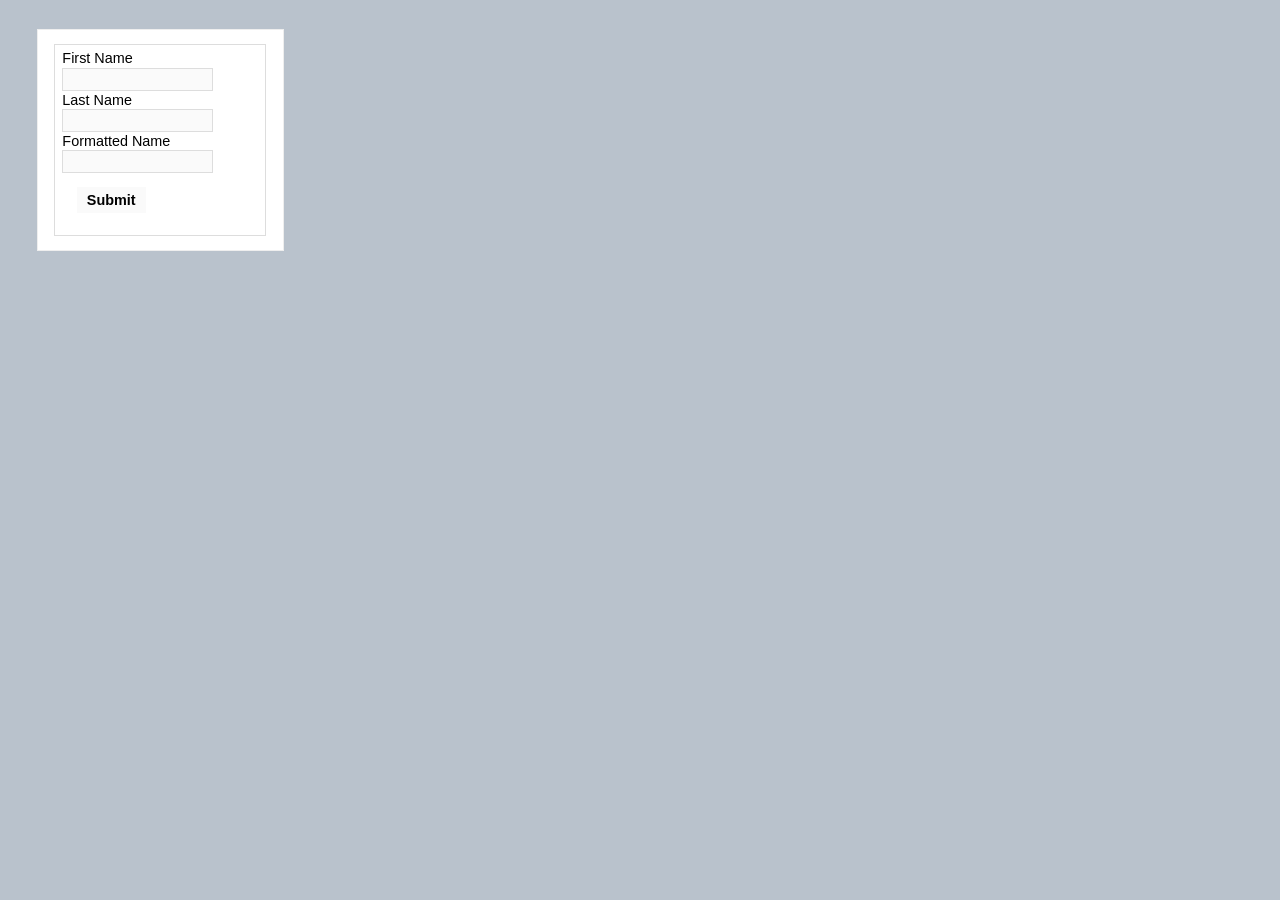
==== index.html @ 77329dbb "Rename names.html to index.html" ====
<!doctype html>
<html lang="en">
<head>
    <meta charset="utf-8">
    <title>Formatting Names</title>
    <!--[if lt IE 9]>
    <script src="http://html5shiv.googlecode.com/svn/trunk/html5.js"></script>
    <![endif]-->
    <link rel="stylesheet" href="css/styles.css">
</head>
<body>
    <!-- names.html -->
    <form action="" method="post" id="calcForm">
        <fieldset>
			<div><label for="firstName">First Name</label><input type="text" name="firstName" id="firstName" required></div>
			<div><label for="lastName">Last Name</label><input type="text" name="lastName" id="lastName" required></div>
			<div><label for="result">Formatted Name</label><input type="text" name="result" id="result"></div>
			<div><input type="submit" value="Submit" id="submit"></div>
        </fieldset>
    </form>
    <script src="js/names.js"></script>
</body>
</html>
---- css/styles.css ----
// From: http://www.assemblesoft.com/examples/form/simpleform.html
* {margin:0; padding:0;}

html {
	font: 90%/1.3 arial,sans-serif;
	padding:1em;
	background:#B9C2CC;
}
form {
	background:#fff;
	padding:1em;
	border:1px solid #eee;
}

fieldset div {
	margin:0.3em 0;
	clear:both;
}

form {
	margin:1em;
	width:15em;
}

label {
	float:none;
	width:12em;
	display:block;
	clear:both;
}

legend {
	color:#0b77b7;
	font-size:1.4em;
}
legend span {
	width:10em;
	text-align:right;
}
input {
	padding:0.15em;
	width:10em;
	border:1px solid #ddd;
	background:#fafafa;
	font:bold 1em arial, sans-serif;
	-moz-border-radius:0.4em;
	-khtml-border-radius:0.4em;
	display:block;
	float:left;
}
input:hover, input:focus {
	border-color:#c5c5c5;
	background:#f6f6f6;
} 
fieldset {
	border:1px solid #ddd;
	padding:0 0.5em 0.5em;
}
.date input {
	background-image:url(../gfx/calendar-small.gif);
	background-repeat:no-repeat;
	background-position:100% 50%;
}

.date fieldset label {
	float:none;
	display:block;
	text-align:left;
	width:auto;
}
.date fieldset div {
	float:left;
	clear:none;
	margin-right:0.2em;
}
.radio, .date {
	position:relative;
}
.radio fieldset, .date fieldset {
	border:none;
	width:auto;
	padding:1px 0 0 11em;
}
.radio legend, .date legend {
	font-size:1em;
	color:#000;
}
.radio legend span, .date legend span {
	position:absolute;
	left:0;
	top:0.3em;
	width:10em;
	display:block;
}
.radio label, .radio input {
	vertical-align:middle;
	display:inline;
	float:none;
	width:auto;
	background:none;
	border:none;
}
.radio div {
	float:left;
	white-space:nowrap;
	clear:none;
}

.email {
	width:14em;
}

input.default {
	color:#bbb;
}

#submit {
	margin:1em;
	width:69px;
	height:26px;
	overflow:hidden;
	border:0;
	display:block;
	cursor:pointer !important; cursor:hand;
}
#submit:hover {
	background-position:0 -26px;
}

textarea {
	padding:0.15em;
	width: 200px;
	height: 50px;
	display: block;
}

.error {
	color: ##FF1400;
}
/*
:invalid {
	color:red;
}
*/
/*
input[type=checkbox], input[type=radio] { visibility: hidden; width:0; height:0; padding:0; margin:0; }
input[type=checkbox] + label, input[type=radio] + label { padding-left:18px; }
input[type=checkbox] + label{ background: url(../gfx/check_radio.png) 0 0 no-repeat; }
input[type=checkbox]:focus + label{ background-position: 0 -16px; }
input[type=checkbox] + label:hover{ background-position: 0 -32px; } 
input[type=checkbox]:checked + label{ background-position: 0 -48px; }

input[type=radio] + label{ background: url(../gfx/check_radio.png) 0 -64px no-repeat; }
input[type=radio]:focus + label{ background-position: 0 -80px; }
input[type=radio] + label:hover{ background-position: 0 -96px; } 
input[type=radio]:checked + label{ background-position: 0 -112px; }
*/
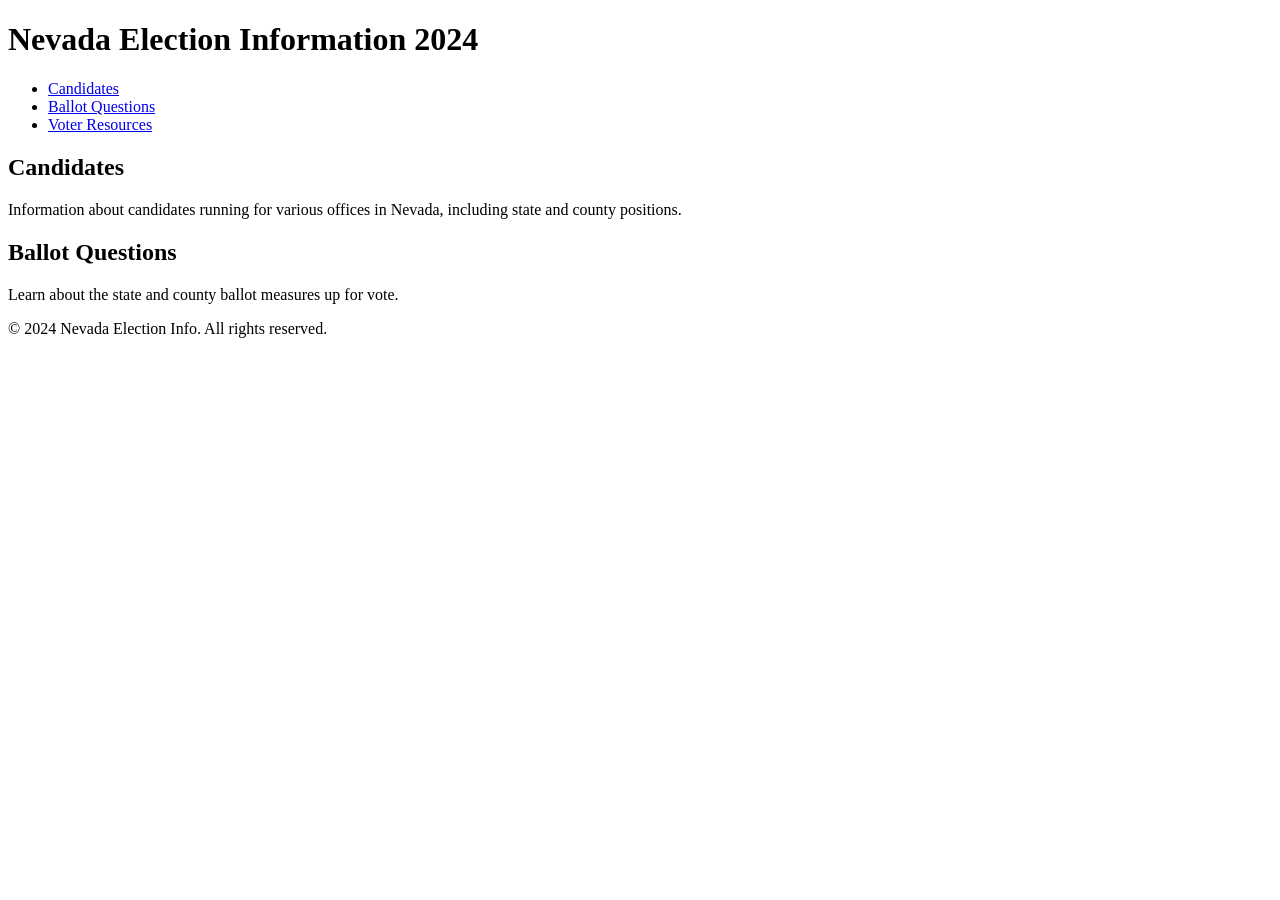
==== commit ddd45908: "Update index.html" ====
--- a/index.html
+++ b/index.html
@@ -1,23 +1,45 @@
-<!doctype html>
+<!DOCTYPE html>
 <html lang="en">
 <head>
-    <meta charset="utf-8">
-    <title>Formatting Names</title>
-    <!--[if lt IE 9]>
-    <script src="http://html5shiv.googlecode.com/svn/trunk/html5.js"></script>
-    <![endif]-->
-    <link rel="stylesheet" href="css/styles.css">
+    <meta charset="UTF-8">
+    <meta name="viewport" content="width=device-width, initial-scale=1.0">
+    <title>Nevada Elections 2024</title>
+    <link rel="stylesheet" href="style.css">
 </head>
 <body>
-    <!-- names.html -->
-    <form action="" method="post" id="calcForm">
-        <fieldset>
-			<div><label for="firstName">First Name</label><input type="text" name="firstName" id="firstName" required></div>
-			<div><label for="lastName">Last Name</label><input type="text" name="lastName" id="lastName" required></div>
-			<div><label for="result">Formatted Name</label><input type="text" name="result" id="result"></div>
-			<div><input type="submit" value="Submit" id="submit"></div>
-        </fieldset>
-    </form>
-    <script src="js/names.js"></script>
+    <header>
+        <h1>Nevada Election Information 2024</h1>
+        <nav>
+            <ul>
+                <li><a href="#candidates">Candidates</a></li>
+                <li><a href="#questions">Ballot Questions</a></li>
+                <li><a href="#resources">Voter Resources</a></li>
+            </ul>
+        </nav>
+    </header>
+
+    <main>
+        <section id="candidates">
+            <h2>Candidates</h2>
+            <p>Information about candidates running for various offices in Nevada, including state and county positions.</p>
+            <div id="candidate-list">
+                <!-- Dynamic content populated by JavaScript -->
+            </div>
+        </section>
+
+        <section id="questions">
+            <h2>Ballot Questions</h2>
+            <p>Learn about the state and county ballot measures up for vote.</p>
+            <div id="question-list">
+                <!-- Dynamic content populated by JavaScript -->
+            </div>
+        </section>
+    </main>
+
+    <footer>
+        <p>&copy; 2024 Nevada Election Info. All rights reserved.</p>
+    </footer>
+
+    <script src="js/script.js"></script>
 </body>
 </html>
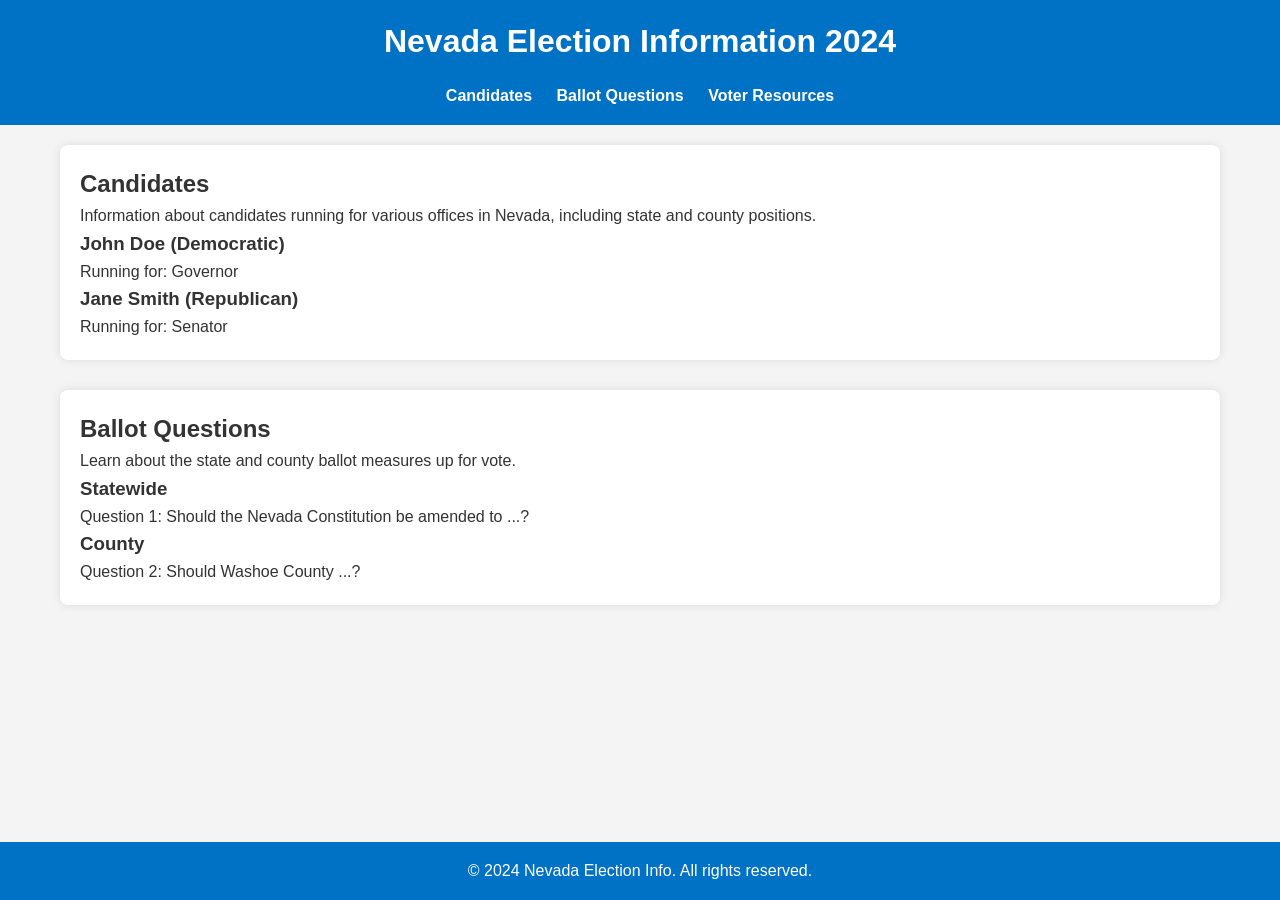
==== commit 68b7c10c: "Update index.html" ====
--- a/index.html
+++ b/index.html
@@ -4,7 +4,7 @@
     <meta charset="UTF-8">
     <meta name="viewport" content="width=device-width, initial-scale=1.0">
     <title>Nevada Elections 2024</title>
-    <link rel="stylesheet" href="style.css">
+    <link rel="stylesheet" href="css/style.css">
 </head>
 <body>
     <header>
--- a/css/style.css
+++ b/css/style.css
@@ -0,0 +1,63 @@
+/* Reset some default styles */
+* {
+    margin: 0;
+    padding: 0;
+    box-sizing: border-box;
+}
+
+body {
+    font-family: Arial, sans-serif;
+    line-height: 1.6;
+    background-color: #f4f4f4;
+    color: #333;
+}
+
+header {
+    background-color: #0072C6;
+    color: white;
+    padding: 1rem;
+    text-align: center;
+}
+
+header h1 {
+    margin-bottom: 1rem;
+}
+
+nav ul {
+    list-style: none;
+}
+
+nav ul li {
+    display: inline;
+    margin: 0 10px;
+}
+
+nav ul li a {
+    color: white;
+    text-decoration: none;
+    font-weight: bold;
+}
+
+main {
+    padding: 20px;
+    max-width: 1200px;
+    margin: 0 auto;
+}
+
+section {
+    margin-bottom: 30px;
+    background-color: white;
+    padding: 20px;
+    border-radius: 8px;
+    box-shadow: 0 0 10px rgba(0, 0, 0, 0.1);
+}
+
+footer {
+    background-color: #0072C6;
+    color: white;
+    text-align: center;
+    padding: 1rem;
+    position: absolute;
+    bottom: 0;
+    width: 100%;
+}
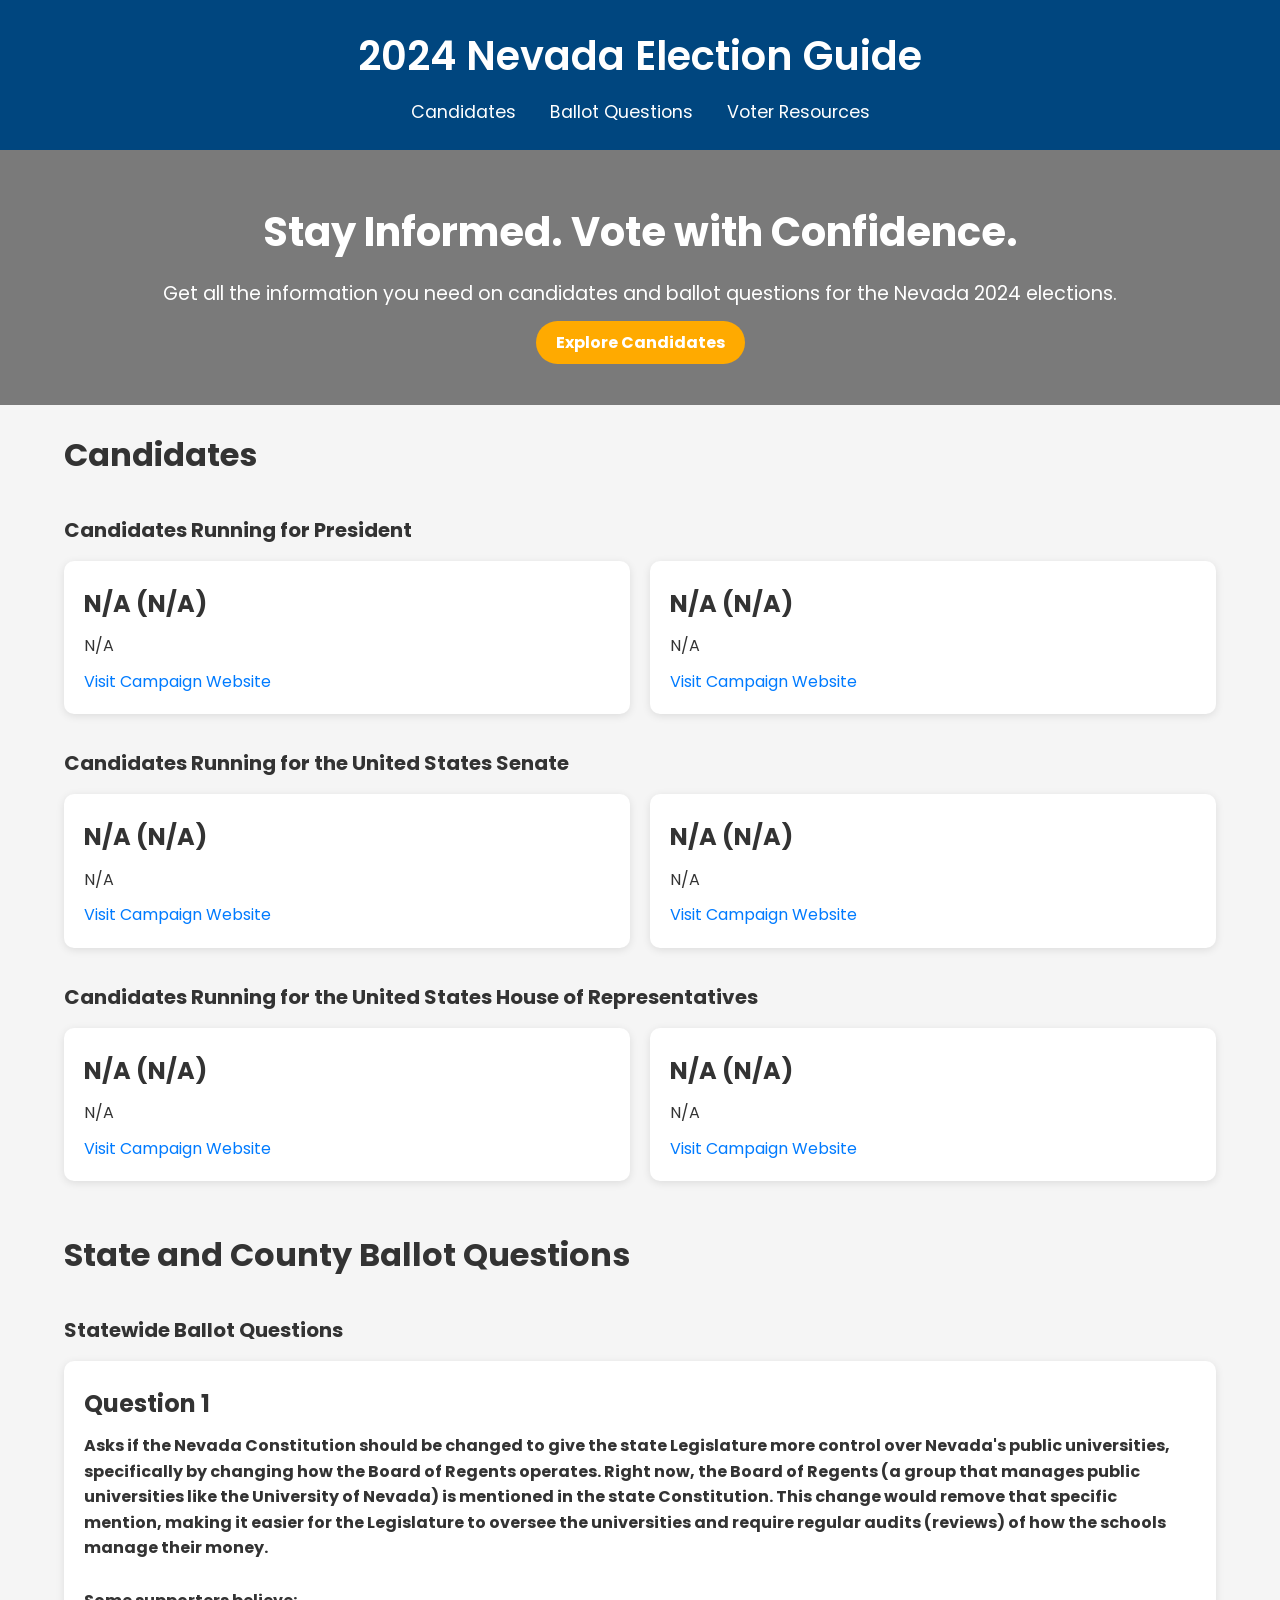
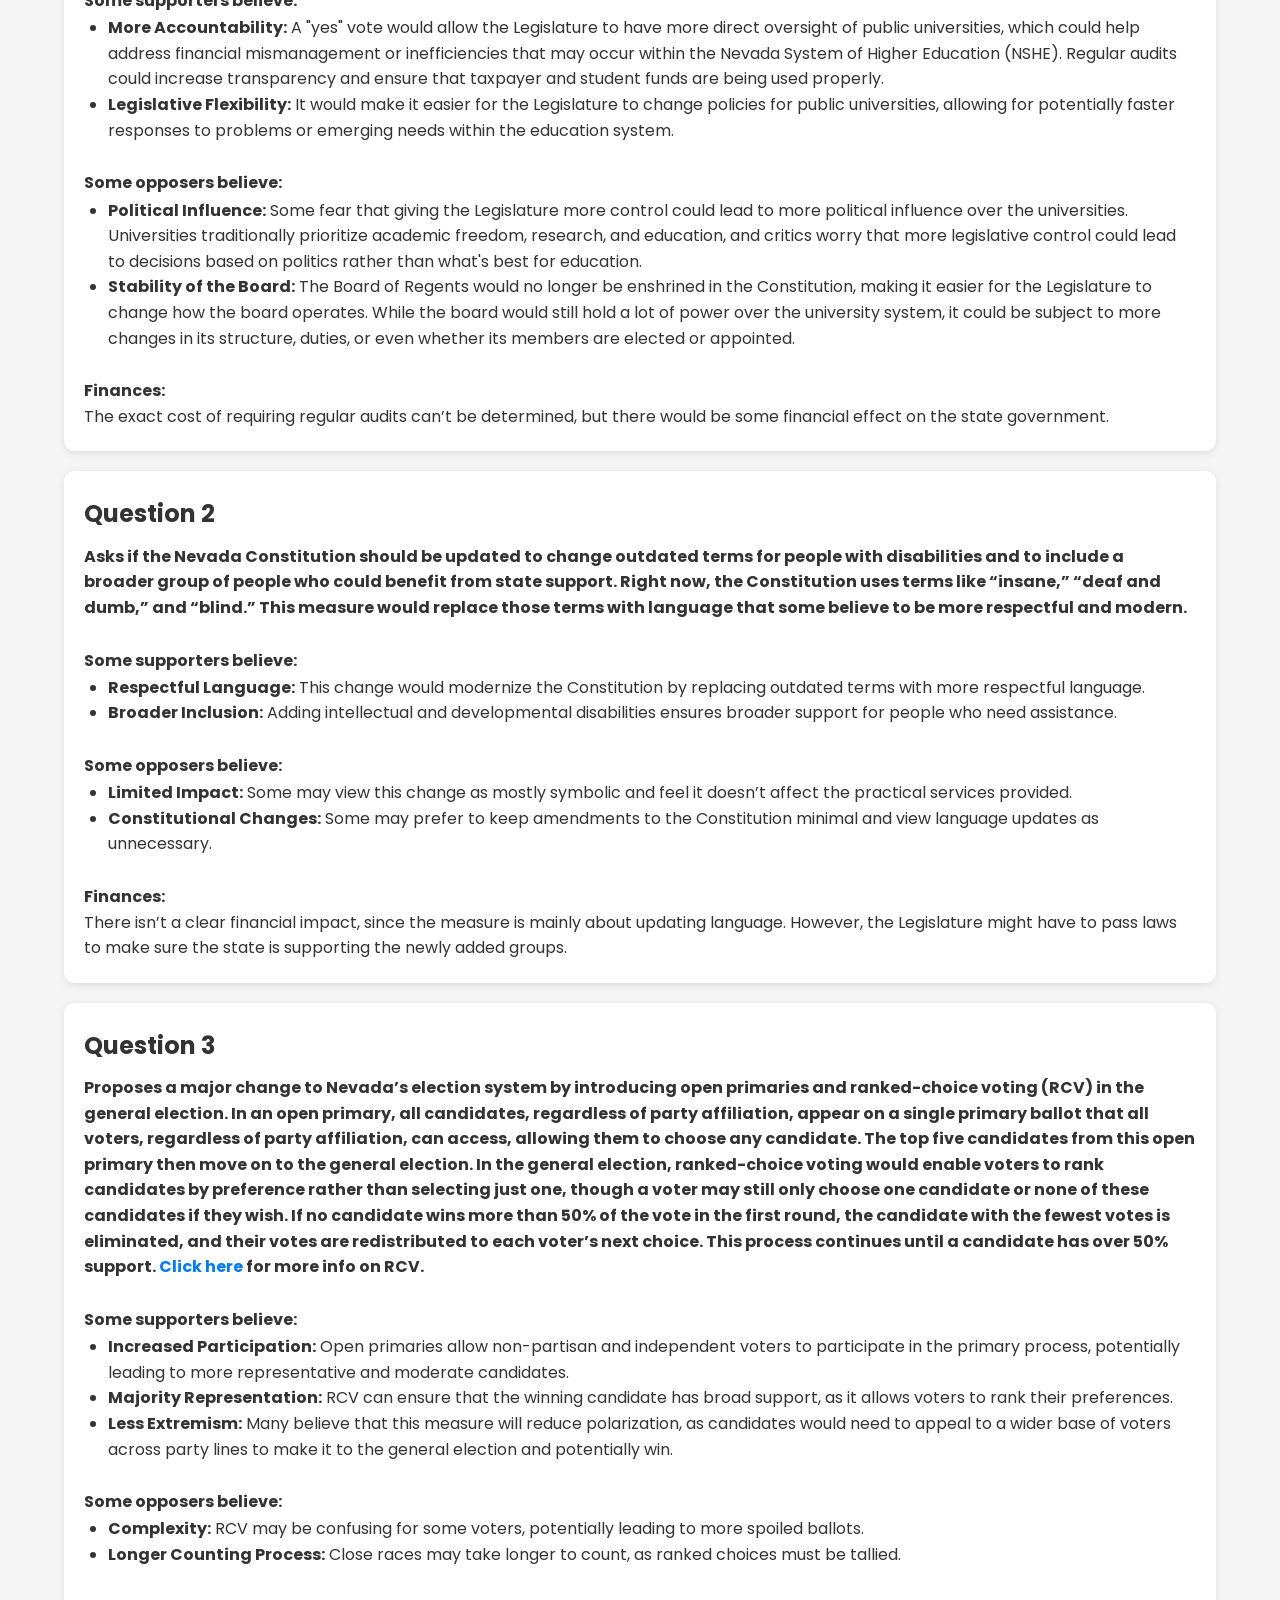
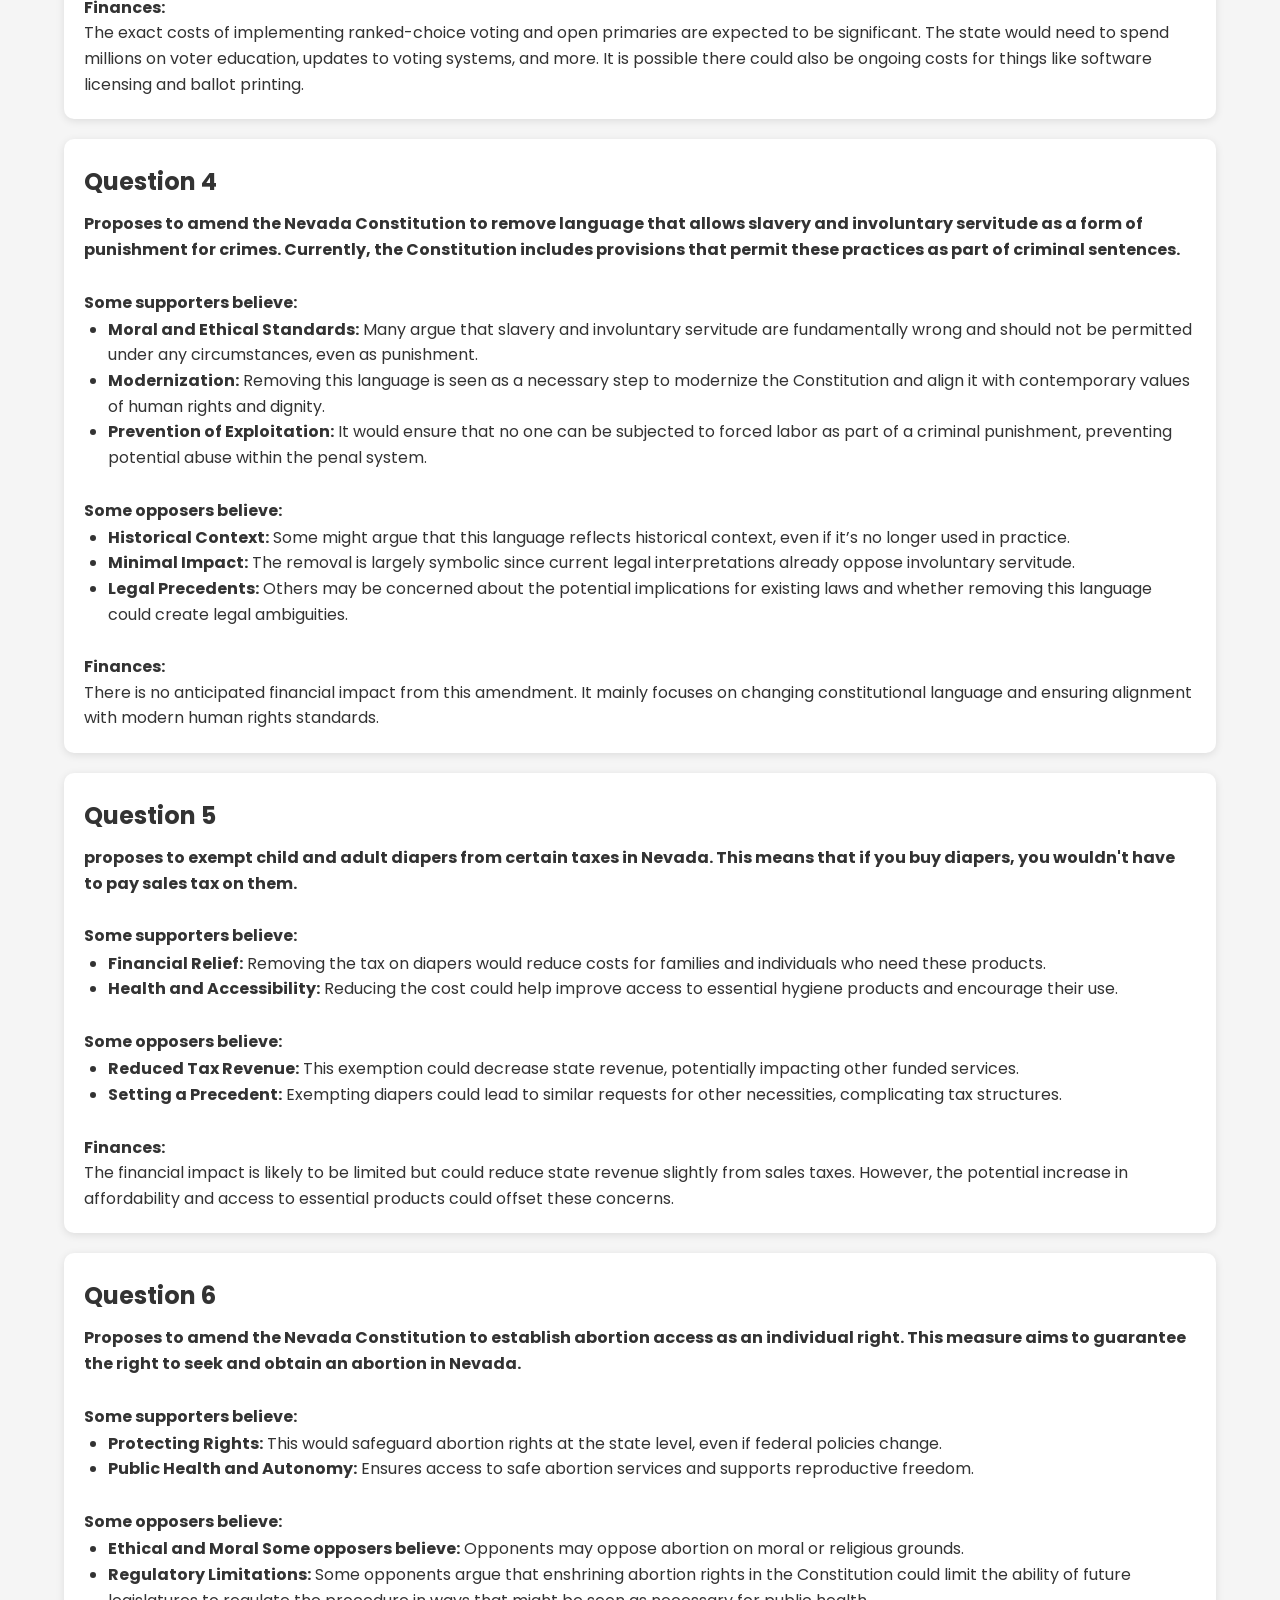
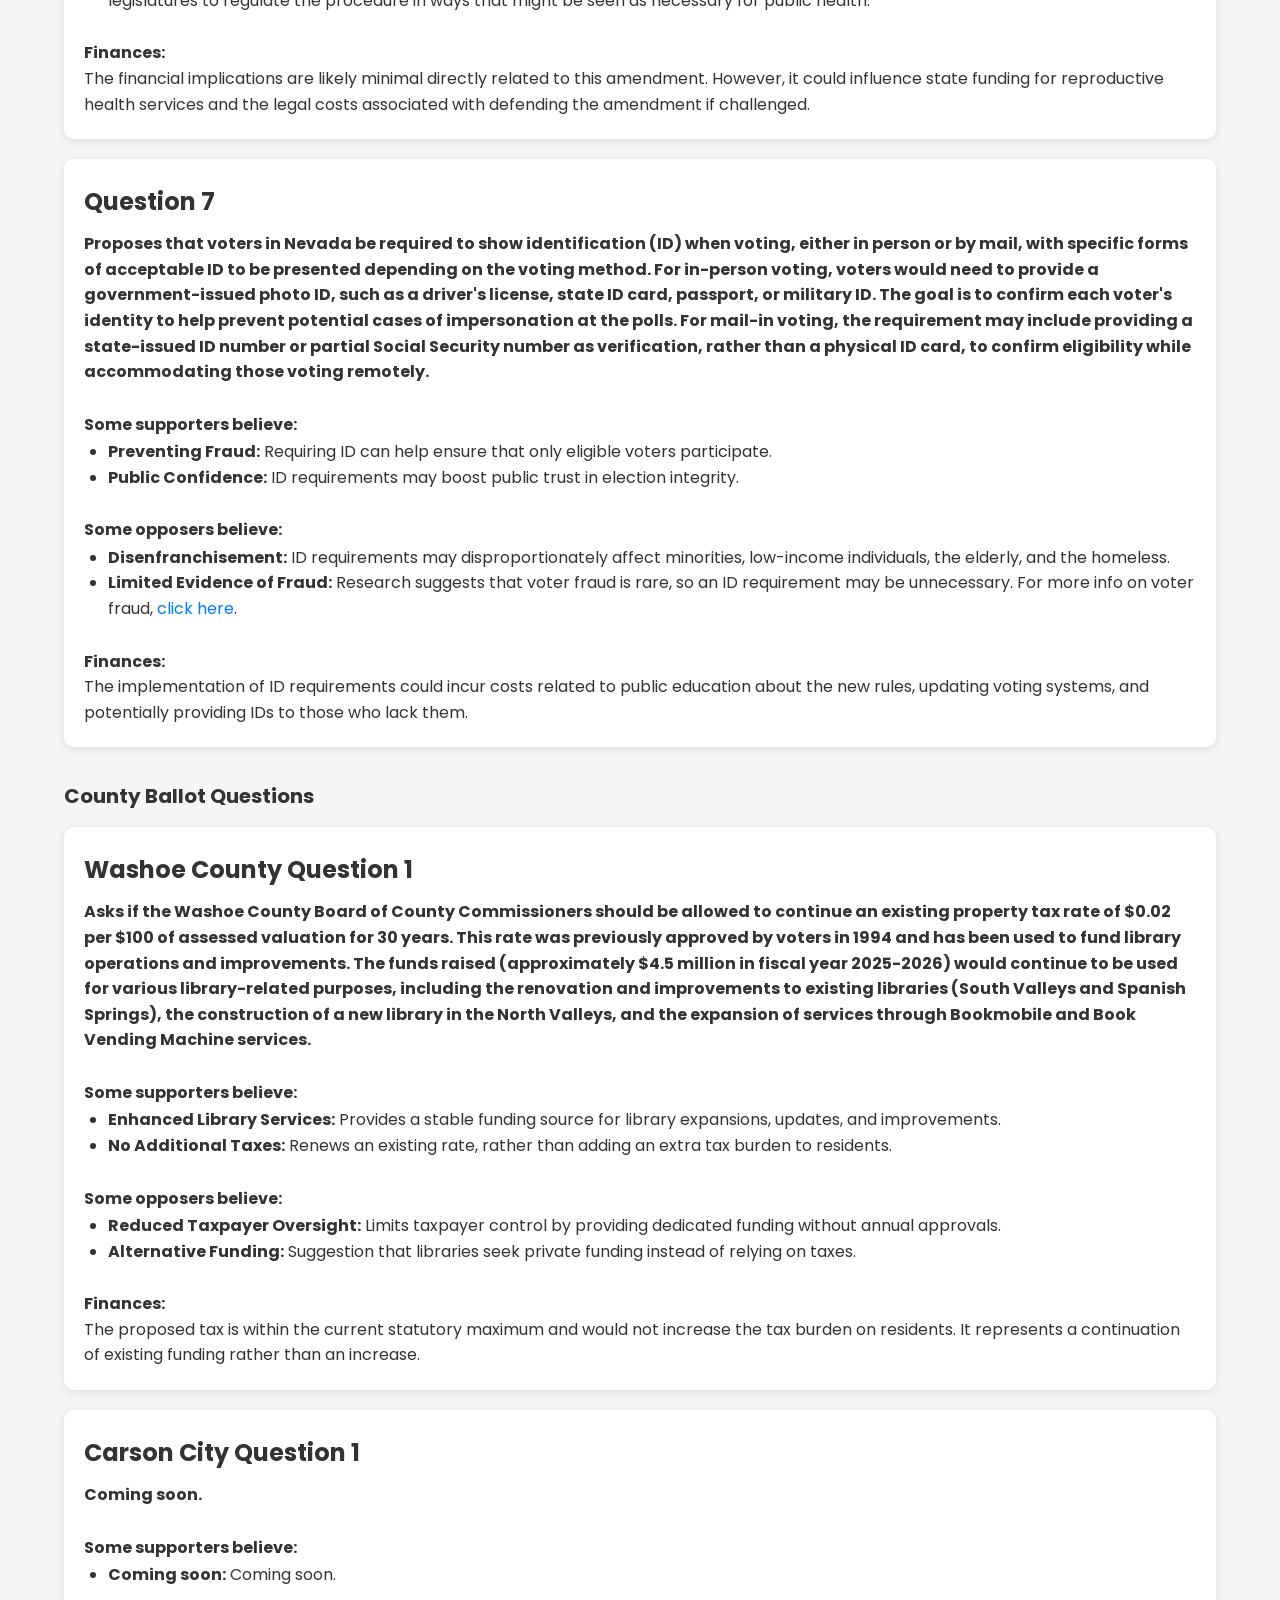
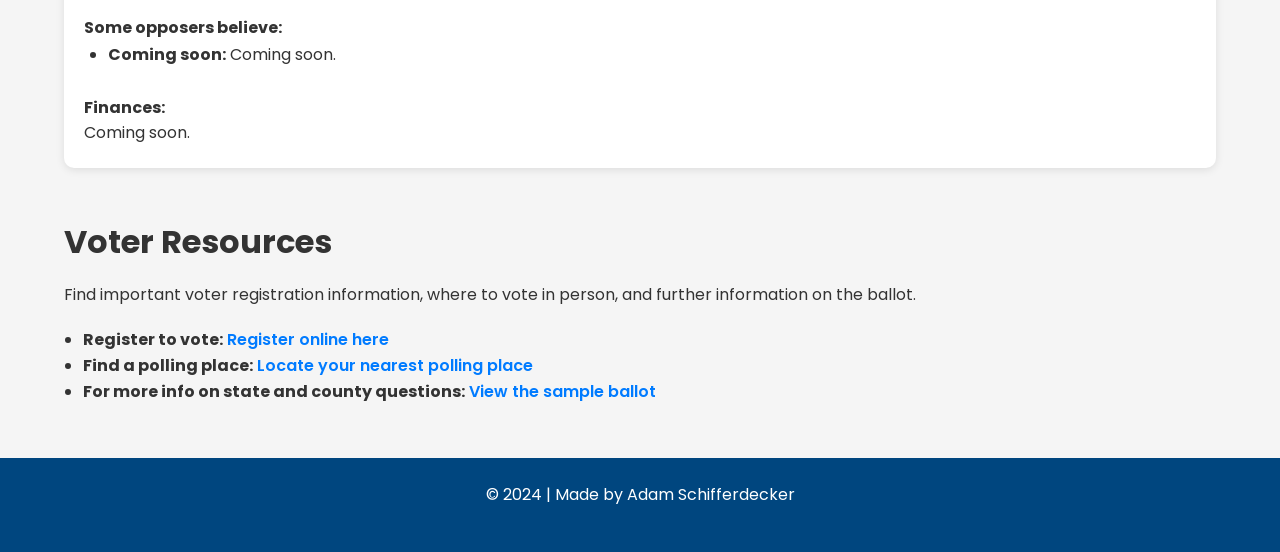
==== commit 0eac786e: "Website" ====
--- a/index.html
+++ b/index.html
@@ -3,43 +3,90 @@
 <head>
     <meta charset="UTF-8">
     <meta name="viewport" content="width=device-width, initial-scale=1.0">
-    <title>Nevada Elections 2024</title>
+    <title>2024 Nevada Election Guide</title>
     <link rel="stylesheet" href="css/style.css">
+    <link href="https://fonts.googleapis.com/css2?family=Poppins:wght@300;400;600&display=swap" rel="stylesheet">
+	<link rel="icon" href="images/favicon.png" type="image/png">
 </head>
 <body>
     <header>
-        <h1>Nevada Election Information 2024</h1>
-        <nav>
-            <ul>
-                <li><a href="#candidates">Candidates</a></li>
-                <li><a href="#questions">Ballot Questions</a></li>
-                <li><a href="#resources">Voter Resources</a></li>
-            </ul>
-        </nav>
+        <div class="container">
+            <h1>2024 Nevada Election Guide</h1>
+            <nav>
+                <ul>
+                    <li><a href="#candidates">Candidates</a></li>
+                    <li><a href="#questions">Ballot Questions</a></li>
+                    <li><a href="#resources">Voter Resources</a></li>
+                </ul>
+            </nav>
+        </div>
     </header>
 
+    <section class="hero stay-informed">
+        <div class="container stay-informed-content">
+            <h2>Stay Informed. Vote with Confidence.</h2>
+            <p>Get all the information you need on candidates and ballot questions for the Nevada 2024 elections.</p>
+            <a href="#candidates" class="cta-button">Explore Candidates</a>
+        </div>
+    </section>
+
     <main>
-        <section id="candidates">
+        <!-- Candidates Section -->
+        <section id="candidates" class="container">
             <h2>Candidates</h2>
-            <p>Information about candidates running for various offices in Nevada, including state and county positions.</p>
-            <div id="candidate-list">
-                <!-- Dynamic content populated by JavaScript -->
+
+            <!-- President Section -->
+            <h3 class="label">Candidates Running for President</h3>
+            <div id="president-list" class="grid">
+                <!-- President candidates populated by JavaScript -->
+            </div>
+
+            <!-- Senate Section -->
+            <h3 class="label">Candidates Running for the United States Senate</h3>
+            <div id="senate-list" class="grid">
+                <!-- Senate candidates populated by JavaScript -->
+            </div>
+
+            <!-- Representatives Section -->
+            <h3 class="label">Candidates Running for the United States House of Representatives</h3>
+            <div id="representatives-list" class="grid">
+                <!-- Representatives candidates populated by JavaScript -->
             </div>
         </section>
 
-        <section id="questions">
-            <h2>Ballot Questions</h2>
-            <p>Learn about the state and county ballot measures up for vote.</p>
-            <div id="question-list">
-                <!-- Dynamic content populated by JavaScript -->
-            </div>
+        <!-- Ballot Questions Section -->
+		<section id="questions" class="container">
+			<h2>State and County Ballot Questions</h2>
+
+			<h3 class="label">Statewide Ballot Questions</h3>
+			<div id="state-question-list" class="grid">
+				<!-- State ballot questions populated by JavaScript -->
+			</div>
+
+			<h3 class="label">County Ballot Questions</h3>
+			<div id="county-question-list" class="grid">
+				<!-- County ballot questions populated by JavaScript -->
+			</div>
+		</section>
+
+        <!-- Voter Resources Section -->
+        <section id="resources" class="container">
+            <h2>Voter Resources</h2>
+            <p>Find important voter registration information, where to vote in person, and further information on the ballot.</p>
+            <ul>
+                <li><strong>Register to vote:</strong> <a href="https://registertovote.nv.gov/" target="_blank">Register online here</a></li>
+                <li><strong>Find a polling place:</strong> <a href="https://www.washoecounty.gov/voters/2024-election/vote_centers.php" target="_blank">Locate your nearest polling place</a></li>
+                <li><strong>For more info on state and county questions:</strong> <a href="docs/State_Ballot_Questsions_2024.pdf" download="Nevada_Ballot_Questions_2024.pdf" class="download-link" target="_blank">View the sample ballot</a></li>
+            </ul>
         </section>
     </main>
 
     <footer>
-        <p>&copy; 2024 Nevada Election Info. All rights reserved.</p>
+        <div class="container">
+            <p>&copy; 2024 | Made by Adam Schifferdecker</p>
+        </div>
     </footer>
 
     <script src="js/script.js"></script>
 </body>
-</html>
+</html>
--- a/css/style.css
+++ b/css/style.css
@@ -1,63 +1,317 @@
-/* Reset some default styles */
+/* General Reset */
 * {
     margin: 0;
     padding: 0;
     box-sizing: border-box;
 }
 
+/* Body Styling */
 body {
-    font-family: Arial, sans-serif;
+    font-family: 'Poppins', sans-serif;
+    background-color: #f5f5f5;
+    color: #333;
     line-height: 1.6;
-    background-color: #f4f4f4;
-    color: #333;
-}
-
+}
+
+/* Header */
 header {
-    background-color: #0072C6;
-    color: white;
-    padding: 1rem;
+    background-color: #00467F;
+    color: white;
+    padding: 1.5rem 0;
     text-align: center;
 }
 
 header h1 {
-    margin-bottom: 1rem;
+    font-size: 2.5rem;
+    font-weight: 600;
 }
 
 nav ul {
     list-style: none;
+    margin-top: 10px;
+	text-align: center;
 }
 
 nav ul li {
-    display: inline;
-    margin: 0 10px;
+    display: inline-block;
+    margin: 0 15px;
 }
 
 nav ul li a {
     color: white;
+    text-decoration: none;
+    font-weight: 400;
+    font-size: 1.1rem;
+}
+
+nav ul li a:hover {
+    text-decoration: underline;
+}
+
+/* Hero Section */
+.hero {
+    background-image: url('./images/Amargosa_desert.jpg');
+    background-size: cover;
+    background-position: center;
+    position: relative;
+    color: white;
+    padding: 50px;
+    text-align: center;
+}
+
+.hero::before {
+    content: '';
+    position: absolute;
+    top: 0;
+    left: 0;
+    width: 100%;
+    height: 100%;
+    background-color: rgba(0, 0, 0, 0.5); /* Dark overlay */
+    z-index: 1;
+}
+
+.hero h2, .hero p, .cta-button {
+    position: relative;
+    z-index: 1;
+}
+
+.hero h2 {
+    font-size: 2.5rem;
+}
+
+.hero p {
+    font-size: 1.2rem;
+    margin-bottom: 20px;
+}
+
+.cta-button {
+    background-color: #FFAA00;
+    color: white;
+    padding: 10px 20px;
+    border-radius: 25px;
     text-decoration: none;
     font-weight: bold;
 }
 
-main {
-    padding: 20px;
+.cta-button:hover {
+    background-color: #ff9700;
+}
+
+/* Main Content */
+main .container {
     max-width: 1200px;
     margin: 0 auto;
-}
-
-section {
-    margin-bottom: 30px;
+    padding: 1.5rem;
+}
+
+/* Sections */
+h2 {
+    font-size: 2rem;
+    margin-bottom: 15px;
+}
+
+p {
+    margin-bottom: 20px;
+}
+
+.label {
+    font-size: 1.25rem;
+    margin: 33px 0 15px;
+}
+
+h3 {
+    font-size: 1.5rem;
+    margin: 4px 0 4px;
+}
+
+.grid {
+    display: grid;
+    grid-template-columns: repeat(auto-fit, minmax(400px, 1fr));
+    gap: 20px;
+}
+
+#state-question-list, #county-question-list {
+    display: flex;
+    flex-direction: column;
+    width: 100%;
+}
+/* Single Column for Question List */
+#state-question-list, #county-question-list {
+    display: flex;
+    flex-direction: column;
+    width: 100%;
+}
+
+/* Indentation for Bullet Points in Question List */
+#state-question-list ul, #county-question-list ul {
+	padding-bottom: 0px;
+	padding-top: 0px;
+	margin-bottom: 0px;
+	margin-top: 0px;
+    padding-left: 24px; /* Adjust as needed */
+}
+
+#state-question-list li, #county-question-list li {
+	padding-bottom: 0px;
+	padding-top: 0px;
+	margin-bottom: 0px;
+	margin-top: 0px;
+    margin-left: 0px;
+}
+
+
+/* Candidate and Question Cards */
+.card {
     background-color: white;
     padding: 20px;
-    border-radius: 8px;
-    box-shadow: 0 0 10px rgba(0, 0, 0, 0.1);
-}
-
+    border-radius: 10px;
+    box-shadow: 0 2px 8px rgba(0, 0, 0, 0.1);
+    transition: transform 0.3s ease;
+}
+
+.card:hover {
+    transform: translateY(-5px);
+}
+
+.card h3 {
+    font-size: 1.5rem;
+    margin-bottom: 10px;
+}
+
+.card p {
+    font-size: 1rem;
+    margin-bottom: 10px;
+}
+
+/* Footer */
 footer {
-    background-color: #0072C6;
+    background-color: #00467F;
     color: white;
     text-align: center;
-    padding: 1rem;
-    position: absolute;
-    bottom: 0;
-    width: 100%;
-}
+    padding: 1.5rem 0;
+    margin-top: 30px;
+}
+
+a {
+    color: #007BFF;
+    text-decoration: none;
+}
+
+a:hover {
+    text-decoration: underline;
+}
+
+#resources ul li a {
+    font-weight: 600;
+}
+
+#resources ul {
+	padding-left: 1.2em;
+	margin-right: 0;
+}
+
+/* Responsive Design */
+@media (max-width: 768px) {
+    /* Center elements and reduce padding */
+    header h1 {
+        font-size: 1.75rem;
+        text-align: center;
+    }
+
+    nav ul li {
+        display: block;
+        margin: 5px 0;
+    }
+
+    .hero {
+        padding: 2rem 1rem;
+    }
+
+    .hero h2 {
+        font-size: 2rem;
+    }
+
+    .hero p {
+        font-size: 1rem;
+    }
+
+    /* Adjust card grid to one column */
+    .grid {
+        grid-template-columns: 1fr;
+        gap: 20px;
+    }
+
+    main .container {
+        padding: 1rem;
+    }
+}
+
+@media (max-width: 480px) {
+    /* Further reduce text size for smaller devices */
+    .hero h2 {
+        font-size: 1.75rem;
+    }
+
+    .hero p {
+        font-size: 0.9rem;
+    }
+
+    .cta-button {
+        padding: 8px 16px;
+        font-size: 0.9rem;
+    }
+}
+
+/* Responsive styling for mobile */
+@media (max-width: 768px) {
+    /* Header font size adjustments */
+    header h1 {
+        font-size: 1.8rem; /* Reduce font size on smaller screens */
+    }
+
+    /* Adjust header layout for mobile */
+    header .container {
+        flex-direction: column;
+        align-items: center;
+    }
+
+    nav ul {
+        flex-direction: row; /* Make nav links horizontal */
+        display: flex;
+        flex-wrap: nowrap;
+    }
+
+    nav ul li {
+        display: inline; /* Horizontally align links */
+        margin: 0 5px;
+    }
+
+    /* Bullet point spacing in voter resources */
+    #resources ul {
+        padding-left: 1.2em;
+        margin-right: 0;
+    }
+
+    /* Adjust the grid layout for candidate cards */
+    .grid {
+        grid-template-columns: 1fr; /* Single column on mobile */
+    }
+
+    /* Hero section adjustments */
+    .hero h2 {
+        font-size: 1.8rem;
+    }
+
+    /* Ensure overlay and background image are responsive */
+    .stay-informed {
+        padding: 30px 10px;
+    }
+}
+
+#state-question-list p,
+#county-question-list p,
+#state-question-list ul,
+#county-question-list ul {
+    margin-top: 0.1em; /* Adjust as needed for spacing */
+    margin-bottom: 0.1em;
+}
